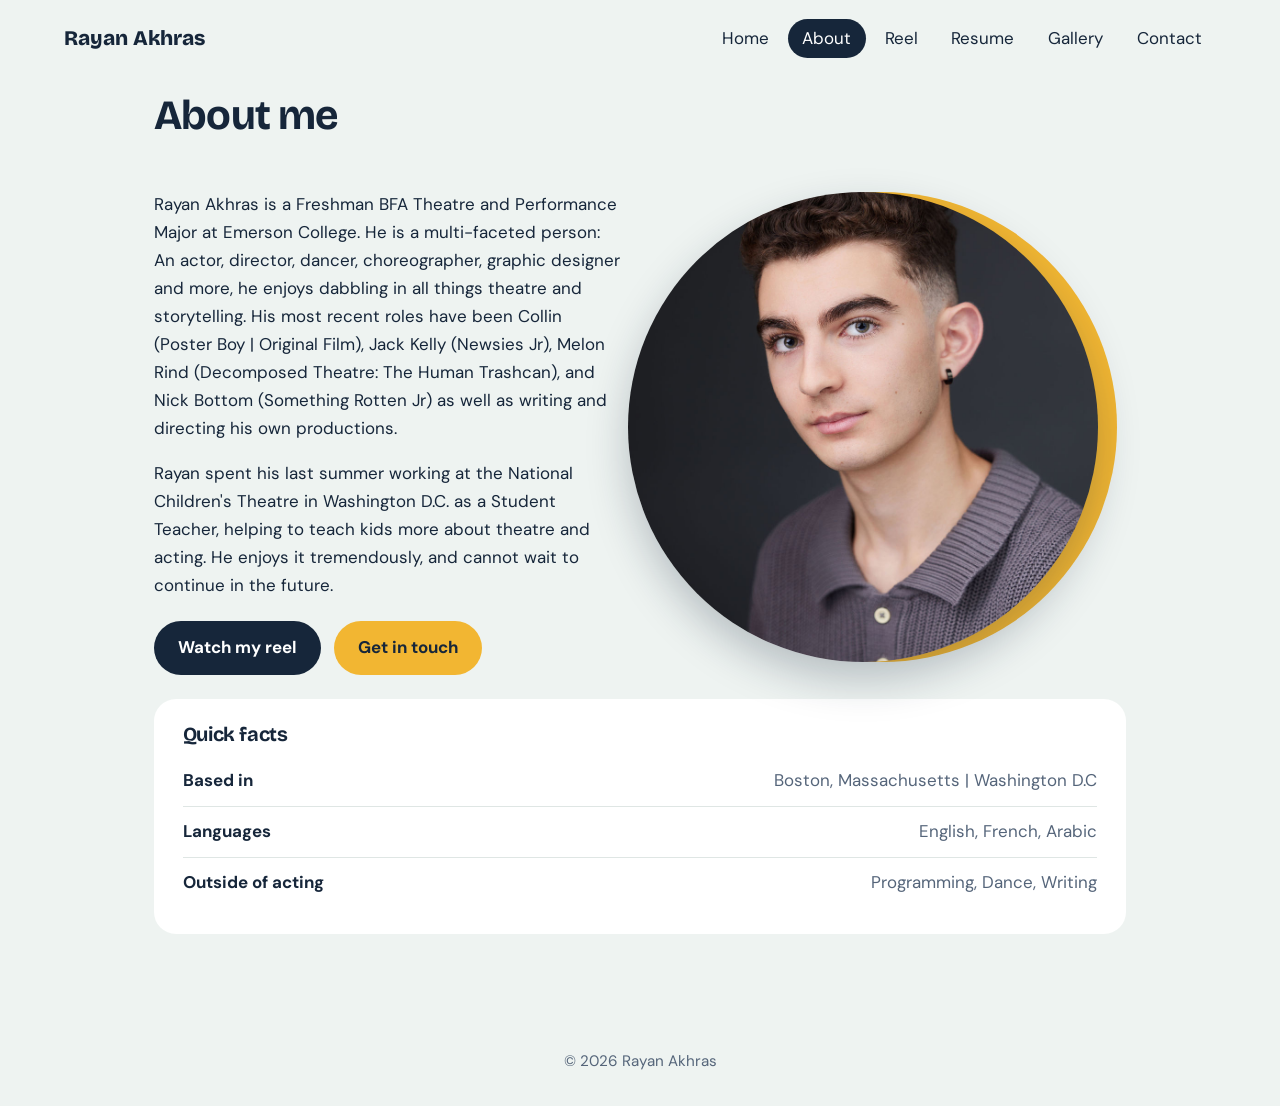
==== about.html @ 76fbae4b "Added "About" page. Updated photos, updated style.css, updated other files as well too" ====
<!DOCTYPE html>
<html lang="en">
<head>
  <meta charset="utf-8">
  <meta name="viewport" content="width=device-width, initial-scale=1">
  <title>About | Rayan Akhras, Actor</title>
  <meta name="description" content="Learn more about Rayan Akhras, an actor.">
  <link rel="preconnect" href="https://fonts.googleapis.com">
  <link rel="preconnect" href="https://fonts.gstatic.com" crossorigin>
  <link href="https://fonts.googleapis.com/css2?family=Bricolage+Grotesque:wght@700;800&family=DM+Sans:wght@400;700&display=swap" rel="stylesheet">
  <link rel="stylesheet" href="style.css">
</head>
<body>
<header>
  <a class="logo" href="index.html">Rayan Akhras</a>
  <nav aria-label="Main">
    <a href="index.html">Home</a>
    <a href="about.html" aria-current="page">About</a>
    <a href="reel.html">Reel</a>
    <a href="resume.html">Resume</a>
    <a href="gallery.html">Gallery</a>
    <a href="contact.html">Contact</a>
  </nav>
</header>
<main>
  <h2>About me</h2>

  <section class="hero">
    <div>
      <!-- Write your story here. Each <p> is one paragraph. Copy a line to add more. -->
      <p>Rayan Akhras is a Freshman BFA Theatre and Performance Major at Emerson College. He is a multi-faceted person: An actor, director, dancer, choreographer, graphic designer and more, he enjoys dabbling in all things theatre and storytelling. His most recent roles have been Collin (Poster Boy | Original Film), Jack Kelly (Newsies Jr), Melon Rind (Decomposed Theatre: The Human Trashcan), and Nick Bottom (Something Rotten Jr) as well as writing and directing his own productions.</p>
      <p>Rayan spent his last summer working at the National Children's Theatre in Washington D.C. as a Student Teacher, helping to teach kids more about theatre and acting. He enjoys it tremendously, and cannot wait to continue in the future.</p>
      <a class="btn" href="reel.html">Watch my reel</a>
      <a class="btn alt" href="contact.html">Get in touch</a>
    </div>
    <div class="arch-wrap right">
      <!-- Use a different photo from your headshot if you like: put it in the images folder -->
        <div class="arch circle" role="img" aria-label="Photo of Rayan Akhras" style="background-image: url(images/headshot2.jpg); background-position: center 15%;"></div>

    </div>
  </section>

  <div class="panel">
    <h3>Quick facts</h3>
    <!-- Copy a "credit" line for each fact. -->
    <div class="credit"><strong>Based in</strong> <span>Boston, Massachusetts | Washington D.C</span></div>
    <div class="credit"><strong>Languages</strong> <span>English, French, Arabic</span></div>
    <div class="credit"><strong>Outside of acting</strong> <span>Programming, Dance, Writing</span></div>
  </div>
</main>
<footer>&copy; 2026 Rayan Akhras</footer>
</body>
</html>
---- style.css ----
/* ============ Rayan Akhras: site styles ============
   Change colors here once and every page updates. */
:root {
  --bg: #eef3f1;        /* soft misty background */
  --ink: #16263a;       /* deep navy text */
  --sea: #2f7f79;       /* calm teal */
  --spot: #f2b632;      /* marigold "spotlight" accent */
  --card: #ffffff;
  --muted: #55657a;
}
* { box-sizing: border-box; }
html { scroll-behavior: smooth; }
body {
  margin: 0; background: var(--bg); color: var(--ink);
  font-family: "DM Sans", system-ui, -apple-system, "Segoe UI", sans-serif;
  font-size: 1.06rem; line-height: 1.65;
    min-height: 100vh;
    display: flex;
    flex-direction: column;
}
  main { flex: 1; width: 100%; }
  html { background: var(--bg); }
h1, h2, h3 { font-family: "Bricolage Grotesque", "DM Sans", system-ui, sans-serif; line-height: 1.05; margin: 0 0 .5em; letter-spacing: -.02em; }
h1 { font-size: clamp(3rem, 9vw, 6.2rem); font-weight: 800; }
h2 { font-size: clamp(1.8rem, 4vw, 2.6rem); font-weight: 700; }
h3 { font-size: 1.25rem; font-weight: 700; }
p { max-width: 62ch; }
a { color: var(--sea); }
a:focus-visible, .btn:focus-visible { outline: 3px solid var(--spot); outline-offset: 3px; }

/* ---- Navigation ---- */
header { display: flex; flex-wrap: wrap; align-items: center; justify-content: space-between; gap: .5rem 2rem; padding: 1.2rem clamp(1.2rem, 5vw, 4rem); }
.logo { font-family: "Bricolage Grotesque", sans-serif; font-weight: 800; font-size: 1.3rem; color: var(--ink); text-decoration: none; }
nav { display: flex; flex-wrap: wrap; gap: .3rem; }
nav a { color: var(--ink); text-decoration: none; padding: .35rem .9rem; border-radius: 99px; }
nav a:hover { background: rgba(47,127,121,.14); }
nav a[aria-current="page"] { background: var(--ink); color: #fff; }

main { padding: 1rem clamp(1.2rem, 5vw, 4rem) 4rem; max-width: 1100px; margin: 0 auto; }
.btn { display: inline-block; background: var(--ink); color: #fff; text-decoration: none; padding: .8rem 1.5rem; border-radius: 99px; font-weight: 700; margin: .3rem .5rem .3rem 0; transition: background .2s; }
.btn:hover { background: var(--sea); }
.btn.alt { background: var(--spot); color: var(--ink); }
.btn.alt:hover { background: #ffd26a; }

/* ---- Home hero: photo in a stage-doorway arch with a spotlight ---- */
.hero { display: grid; grid-template-columns: 1.4fr 1.4fr; gap: 2rem; align-items: center; padding-top: 1rem; }
.hero .tagline { font-size: 1.25rem; color: var(--muted); max-width: 30ch; }
.arch-wrap { position: relative; justify-self: center; width: min(100%, 520px); }
.arch-wrap::before { content: ""; position: absolute; width: 85%; aspect-ratio: 1; border-radius: 50%; background: var(--spot); right: -12%; top: -6%; }
.arch { position: relative; aspect-ratio: 3 / 4; border-radius: 999px 999px 24px 24px; background: linear-gradient(160deg, var(--sea), var(--ink)) center / cover; box-shadow: 0 18px 40px rgba(22,38,58,.25); }
/* To use your headshot: put it in the images folder and add it to the arch with
   style="background-image: url(images/headshot.jpg)" in the HTML. */

/* ---- Shared content ---- */
.panel { background: var(--card); border-radius: 22px; padding: 1.6rem 1.8rem; margin: 1.2rem 0; }
.grid { display: grid; grid-template-columns: repeat(auto-fit, minmax(240px, 1fr)); gap: 1.2rem; }
.video { aspect-ratio: 16 / 9; width: 100%; border: 0; border-radius: 22px; background: var(--ink); }
.photo { aspect-ratio: 4 / 5; border-radius: 18px; background: linear-gradient(150deg, var(--sea), var(--ink)) center / cover; }
.photo:nth-child(even) { border-radius: 90px 18px 90px 18px; background-color: var(--spot); }
.credit { display: flex; flex-wrap: wrap; justify-content: space-between; gap: .2rem 1rem; padding: .7rem 0; border-bottom: 1px solid #dfe6e4; }
.credit:last-child { border-bottom: 0; }
.credit span { color: var(--muted); }
.stats { display: grid; grid-template-columns: repeat(auto-fit, minmax(160px, 1fr)); gap: .4rem 1.5rem; }
footer { text-align: center; color: var(--muted); padding: 2rem 1rem; font-size: .95rem; }

@media (max-width: 760px) { .hero { grid-template-columns: 1fr; } .arch-wrap { order: -1; width: min(75%, 300px); } }
@media (prefers-reduced-motion: reduce) { * { transition: none !important; scroll-behavior: auto !important; } }

.arch { overflow: hidden; }
.arch img { width: 100%; height: 100%; object-fit: cover; object-position: center top; display: block; }
.arch.circle { aspect-ratio: 1 / 1; border-radius: 50%; }
.arch-wrap.right { justify-self: end; margin-right: 6%; }
.arch-wrap::before { content: ""; position: absolute; width: 85%; aspect-ratio: 1; border-radius: 50%; background: var(--spot); right: -4%; top: 0%; width: 100% }
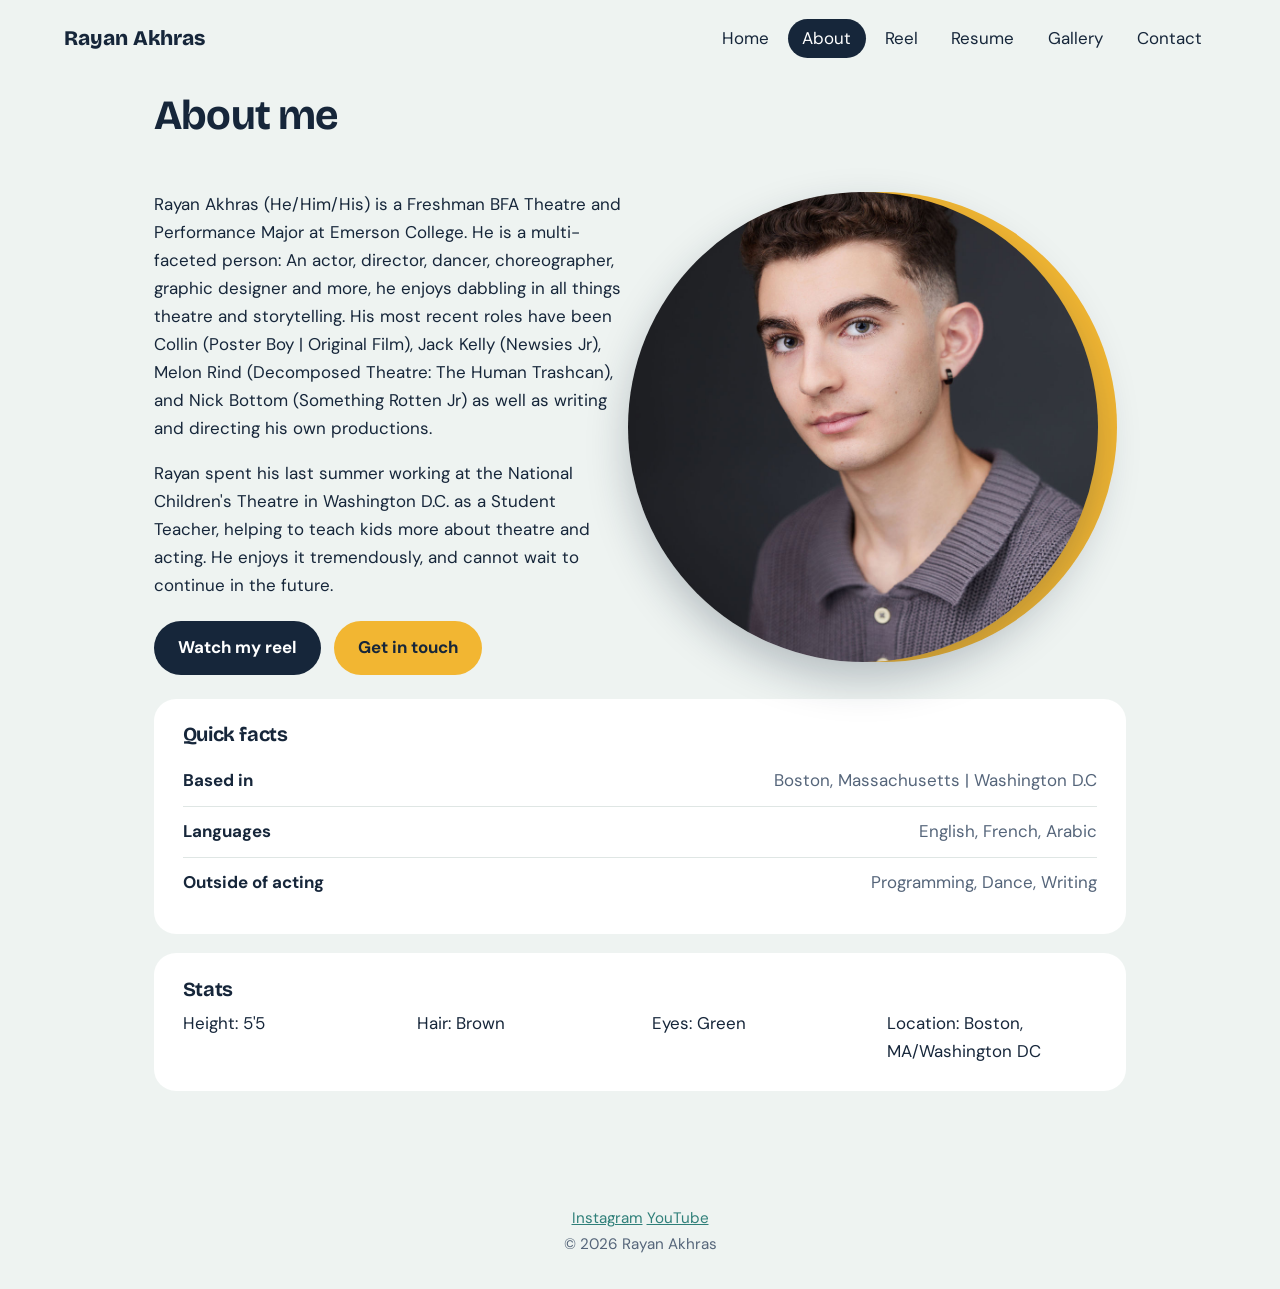
==== commit 7a2e7c0e: "Added photos to gallery. Updated about, contact, calery, index, reel and resume pages" ====
--- a/about.html
+++ b/about.html
@@ -4,6 +4,7 @@
   <meta charset="utf-8">
   <meta name="viewport" content="width=device-width, initial-scale=1">
   <title>About | Rayan Akhras, Actor</title>
+    <link rel="icon" href="favicon.svg" type="image/svg+xml">
   <meta name="description" content="Learn more about Rayan Akhras, an actor.">
   <link rel="preconnect" href="https://fonts.googleapis.com">
   <link rel="preconnect" href="https://fonts.gstatic.com" crossorigin>
@@ -28,14 +29,14 @@
   <section class="hero">
     <div>
       <!-- Write your story here. Each <p> is one paragraph. Copy a line to add more. -->
-      <p>Rayan Akhras is a Freshman BFA Theatre and Performance Major at Emerson College. He is a multi-faceted person: An actor, director, dancer, choreographer, graphic designer and more, he enjoys dabbling in all things theatre and storytelling. His most recent roles have been Collin (Poster Boy | Original Film), Jack Kelly (Newsies Jr), Melon Rind (Decomposed Theatre: The Human Trashcan), and Nick Bottom (Something Rotten Jr) as well as writing and directing his own productions.</p>
+      <p>Rayan Akhras (He/Him/His) is a Freshman BFA Theatre and Performance Major at Emerson College. He is a multi-faceted person: An actor, director, dancer, choreographer, graphic designer and more, he enjoys dabbling in all things theatre and storytelling. His most recent roles have been Collin (Poster Boy | Original Film), Jack Kelly (Newsies Jr), Melon Rind (Decomposed Theatre: The Human Trashcan), and Nick Bottom (Something Rotten Jr) as well as writing and directing his own productions.</p>
       <p>Rayan spent his last summer working at the National Children's Theatre in Washington D.C. as a Student Teacher, helping to teach kids more about theatre and acting. He enjoys it tremendously, and cannot wait to continue in the future.</p>
       <a class="btn" href="reel.html">Watch my reel</a>
       <a class="btn alt" href="contact.html">Get in touch</a>
     </div>
     <div class="arch-wrap right">
       <!-- Use a different photo from your headshot if you like: put it in the images folder -->
-        <div class="arch circle" role="img" aria-label="Photo of Rayan Akhras" style="background-image: url(images/headshot2.jpg); background-position: center 15%;"></div>
+        <div class="arch circle" role="img" aria-label="Photo of Rayan Akhras" style="background-image: url(images/headshots/headshot2.jpg); background-position: center 15%;"></div>
 
     </div>
   </section>
@@ -47,7 +48,17 @@
     <div class="credit"><strong>Languages</strong> <span>English, French, Arabic</span></div>
     <div class="credit"><strong>Outside of acting</strong> <span>Programming, Dance, Writing</span></div>
   </div>
+    <div class="panel">
+        <h3>Stats</h3>
+        <div class="stats"><div>Height: 5'5 </div><div>Hair: Brown </div><div>Eyes: Green </div><div>Location: Boston, MA/Washington DC </div></div>
 </main>
-<footer>&copy; 2026 Rayan Akhras</footer>
+<footer>
+    <div class="social">
+        <a href="https://www.instagram.com/rayan4arts" target="_blank" rel="noopener">Instagram</a>
+        <a href="https://www.youtube.com/@rayan4arts" target="_blank" rel="noopener">YouTube</a>
+    </div>
+    <div>&copy; 2026 Rayan Akhras</div>
+</footer>
+</footer>
 </body>
 </html>
--- a/style.css
+++ b/style.css
@@ -71,3 +71,5 @@
 .arch.circle { aspect-ratio: 1 / 1; border-radius: 50%; }
 .arch-wrap.right { justify-self: end; margin-right: 6%; }
 .arch-wrap::before { content: ""; position: absolute; width: 85%; aspect-ratio: 1; border-radius: 50%; background: var(--spot); right: -4%; top: 0%; width: 100% }
+.resume-frame { width: 100%; height: 80vh; min-height: 600px; border: 0; border-radius: 18px; background: #fff; }
+.resume-frame { display: block; width: 100%; height: 1100px; border: 0; border-radius: 18px; background: #fff; }
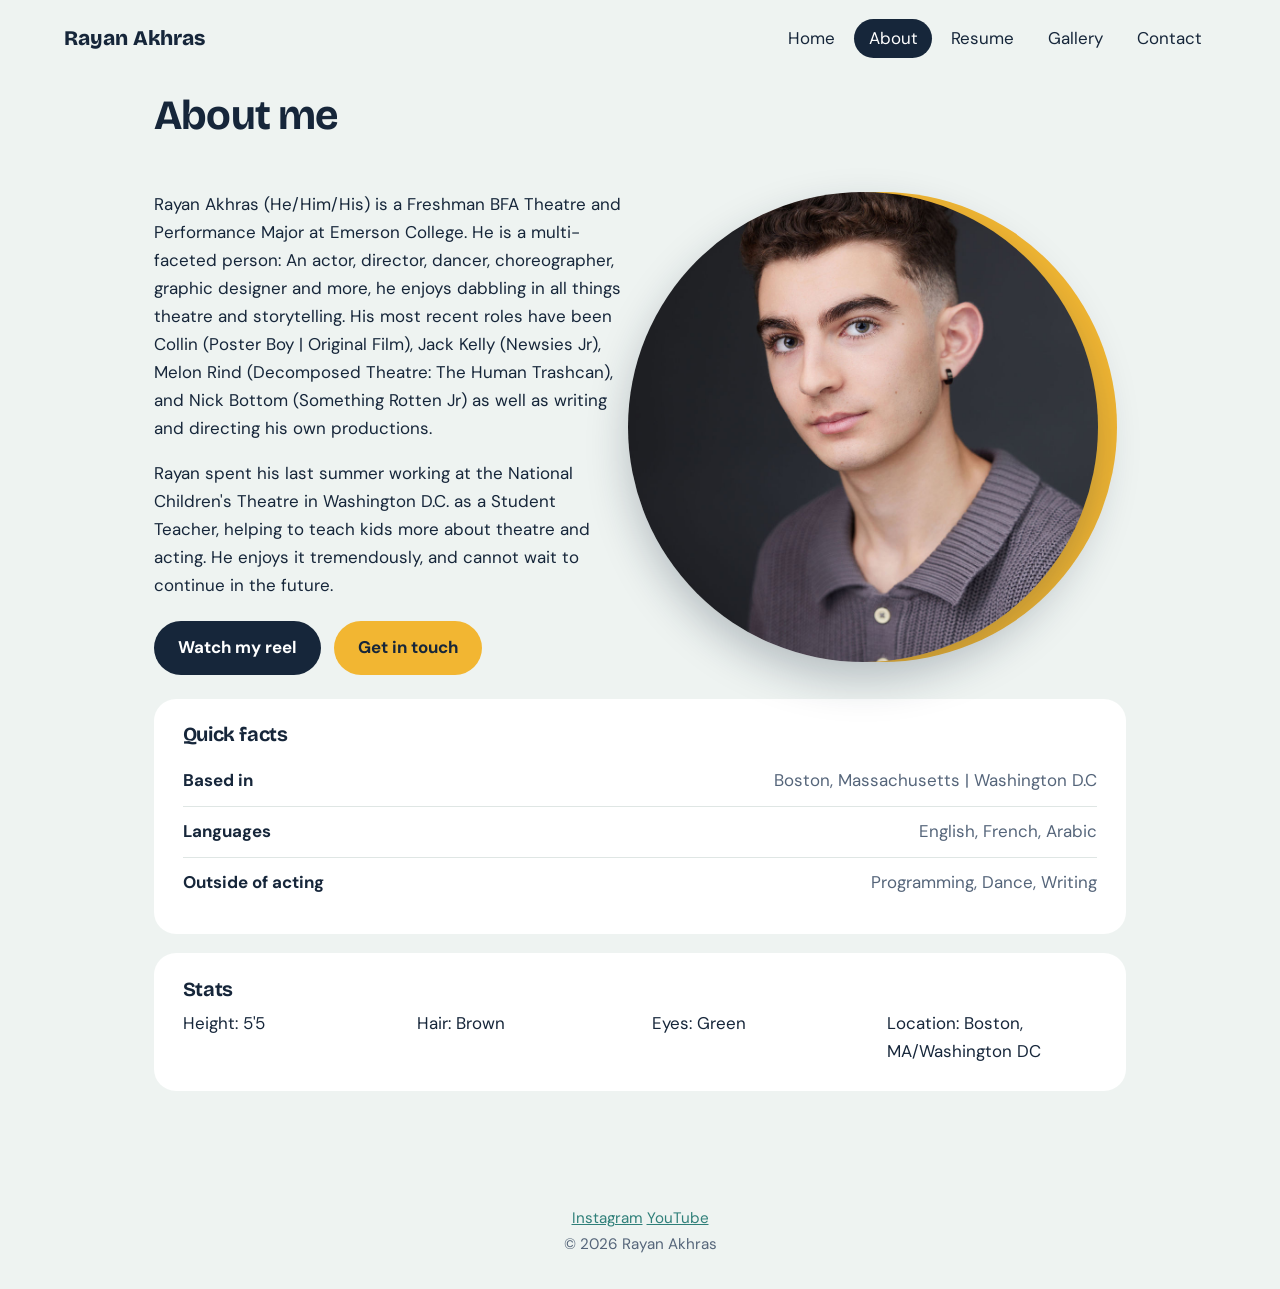
==== commit 78c47c52: "Added photos to gallery. Updated about, contact, calery, index, reel and resume pages" ====
--- a/about.html
+++ b/about.html
@@ -17,7 +17,7 @@
   <nav aria-label="Main">
     <a href="index.html">Home</a>
     <a href="about.html" aria-current="page">About</a>
-    <a href="reel.html">Reel</a>
+    <!--<a href="reel.html">Reel</a>-->
     <a href="resume.html">Resume</a>
     <a href="gallery.html">Gallery</a>
     <a href="contact.html">Contact</a>
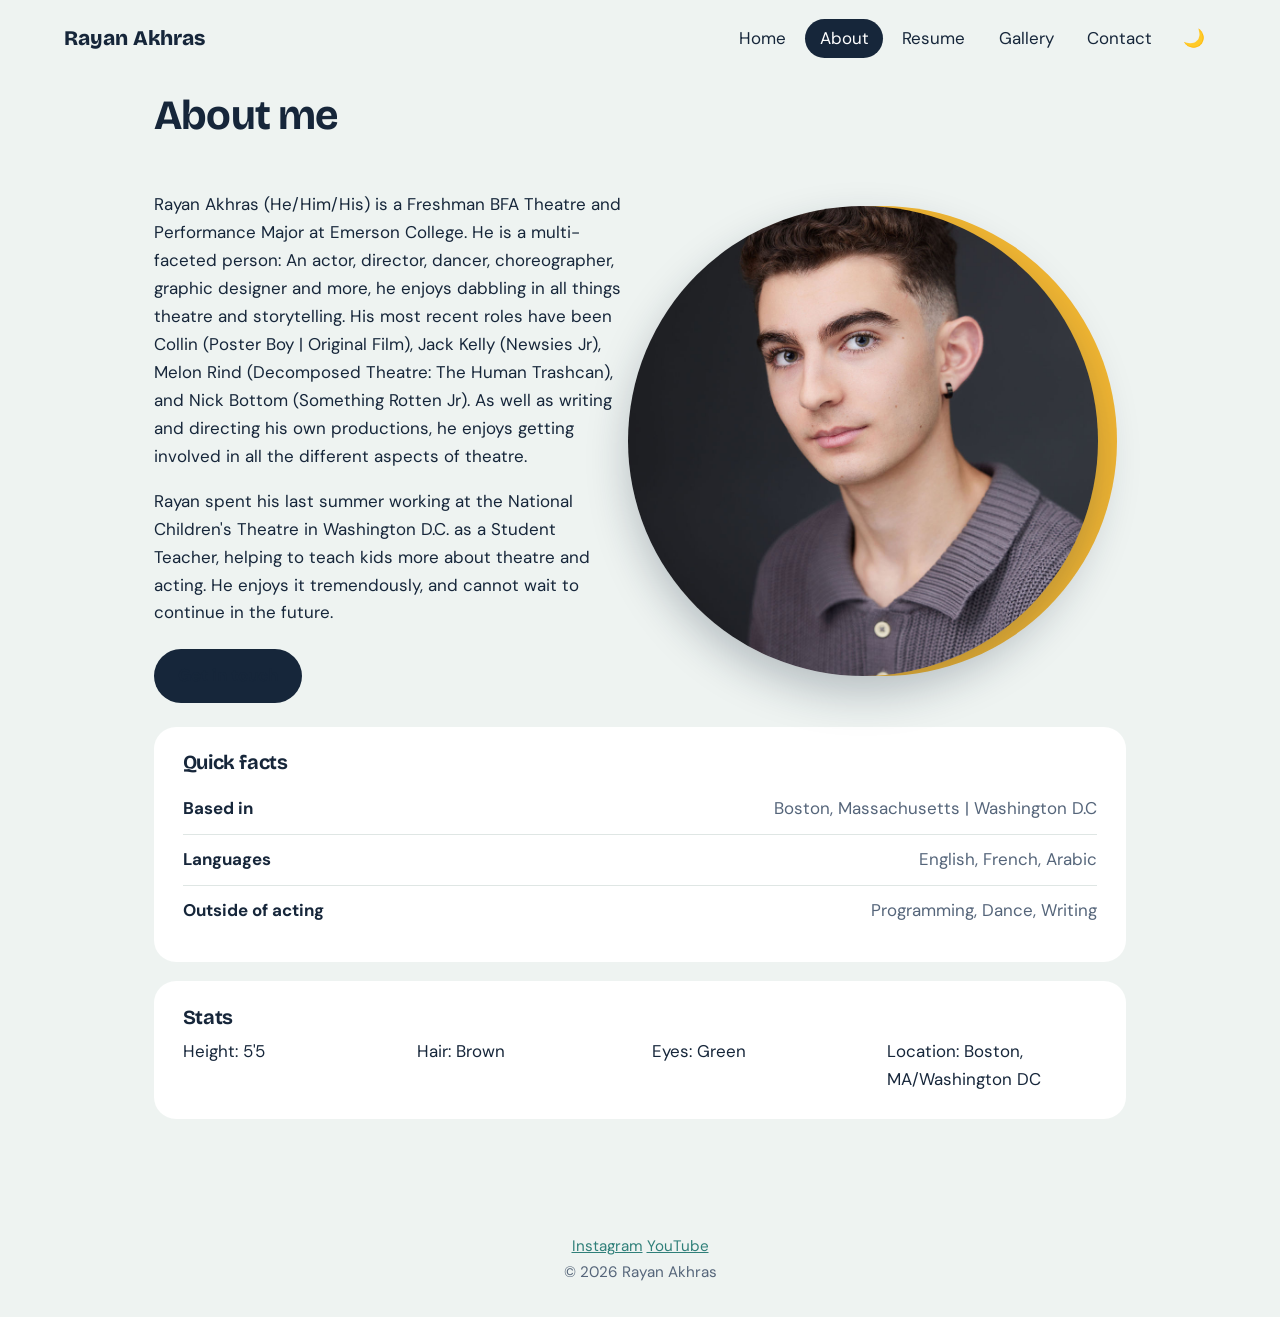
==== commit e9bdf5b4: "added new headshot, added theme.js for darkmode toggle, added better mobile view, etc" ====
--- a/about.html
+++ b/about.html
@@ -9,19 +9,22 @@
   <link rel="preconnect" href="https://fonts.googleapis.com">
   <link rel="preconnect" href="https://fonts.gstatic.com" crossorigin>
   <link href="https://fonts.googleapis.com/css2?family=Bricolage+Grotesque:wght@700;800&family=DM+Sans:wght@400;700&display=swap" rel="stylesheet">
+    <script src="theme.js"></script>
   <link rel="stylesheet" href="style.css">
 </head>
 <body>
 <header>
-  <a class="logo" href="index.html">Rayan Akhras</a>
-  <nav aria-label="Main">
-    <a href="index.html">Home</a>
-    <a href="about.html" aria-current="page">About</a>
-    <!--<a href="reel.html">Reel</a>-->
-    <a href="resume.html">Resume</a>
-    <a href="gallery.html">Gallery</a>
-    <a href="contact.html">Contact</a>
-  </nav>
+    <a class="logo" href="index.html">Rayan Akhras</a>
+    <button class="menu-toggle" id="menu-toggle" type="button" aria-expanded="false" aria-controls="site-nav">Menu</button>
+    <nav id="site-nav" aria-label="Main">
+        <a href="index.html">Home</a>
+        <a href="about.html" aria-current="page">About</a>
+        <!--<a href="reel.html">Reel</a>-->
+        <a href="resume.html">Resume</a>
+        <a href="gallery.html">Gallery</a>
+        <a href="contact.html">Contact</a>
+        <button id="theme-toggle" class="theme-toggle" type="button" aria-label="Toggle dark mode"></button>
+    </nav>
 </header>
 <main>
   <h2>About me</h2>
@@ -29,9 +32,9 @@
   <section class="hero">
     <div>
       <!-- Write your story here. Each <p> is one paragraph. Copy a line to add more. -->
-      <p>Rayan Akhras (He/Him/His) is a Freshman BFA Theatre and Performance Major at Emerson College. He is a multi-faceted person: An actor, director, dancer, choreographer, graphic designer and more, he enjoys dabbling in all things theatre and storytelling. His most recent roles have been Collin (Poster Boy | Original Film), Jack Kelly (Newsies Jr), Melon Rind (Decomposed Theatre: The Human Trashcan), and Nick Bottom (Something Rotten Jr) as well as writing and directing his own productions.</p>
+      <p>Rayan Akhras (He/Him/His) is a Freshman BFA Theatre and Performance Major at Emerson College. He is a multi-faceted person: An actor, director, dancer, choreographer, graphic designer and more, he enjoys dabbling in all things theatre and storytelling. His most recent roles have been Collin (Poster Boy | Original Film), Jack Kelly (Newsies Jr), Melon Rind (Decomposed Theatre: The Human Trashcan), and Nick Bottom (Something Rotten Jr). As well as writing and directing his own productions, he enjoys getting involved in all the different aspects of theatre.</p>
       <p>Rayan spent his last summer working at the National Children's Theatre in Washington D.C. as a Student Teacher, helping to teach kids more about theatre and acting. He enjoys it tremendously, and cannot wait to continue in the future.</p>
-      <a class="btn" href="reel.html">Watch my reel</a>
+      <!--<a class="btn" href="reel.html">Watch my reel</a>-->
       <a class="btn alt" href="contact.html">Get in touch</a>
     </div>
     <div class="arch-wrap right">
--- a/style.css
+++ b/style.css
@@ -1,12 +1,36 @@
 /* ============ Rayan Akhras: site styles ============
    Change colors here once and every page updates. */
 :root {
-  --bg: #eef3f1;        /* soft misty background */
-  --ink: #16263a;       /* deep navy text */
-  --sea: #2f7f79;       /* calm teal */
-  --spot: #f2b632;      /* marigold "spotlight" accent */
+  color-scheme: light dark;
+  --bg: #eef3f1;
+  --ink: #16263a;
+  --sea: #2f7f79;
+  --spot: #f2b632;
   --card: #ffffff;
   --muted: #55657a;
+  --line: #dfe6e4;
+  --btn: #16263a;       /* button background */
+  --btn-text: #ffffff;  /* button text */
+}
+
+/* Dark: used automatically if the visitor's browser is dark, unless they chose light */
+@media (prefers-color-scheme: dark) {
+  :root:not([data-theme="light"]) {
+    --bg: #141f1e; --ink: #e9e4dc; --sea: #5fb3ab; --card: #1e2d2b;
+    --muted: #a3b3b0; --line: #2d3f3c; --btn: #e9e4dc; --btn-text: #141f1e;
+  }
+}
+
+/* Dark: used when the visitor clicks the toggle */
+:root[data-theme="dark"] {
+  --bg: #141f1e;
+  --ink: #e9e4dc;
+  --sea: #5fb3ab;
+  --card: #1e2d2b;
+  --muted: #a3b3b0;
+  --line: #2d3f3c;
+  --btn: #e9e4dc;
+  --btn-text: #141f1e;
 }
 * { box-sizing: border-box; }
 html { scroll-behavior: smooth; }
@@ -39,7 +63,8 @@
 main { padding: 1rem clamp(1.2rem, 5vw, 4rem) 4rem; max-width: 1100px; margin: 0 auto; }
 .btn { display: inline-block; background: var(--ink); color: #fff; text-decoration: none; padding: .8rem 1.5rem; border-radius: 99px; font-weight: 700; margin: .3rem .5rem .3rem 0; transition: background .2s; }
 .btn:hover { background: var(--sea); }
-.btn.alt { background: var(--spot); color: var(--ink); }
+.btn.alt { color: #16263a; }
+nav a[aria-current="page"] { background: var(--btn); color: var(--btn-text); }
 .btn.alt:hover { background: #ffd26a; }
 
 /* ---- Home hero: photo in a stage-doorway arch with a spotlight ---- */
@@ -73,3 +98,33 @@
 .arch-wrap::before { content: ""; position: absolute; width: 85%; aspect-ratio: 1; border-radius: 50%; background: var(--spot); right: -4%; top: 0%; width: 100% }
 .resume-frame { width: 100%; height: 80vh; min-height: 600px; border: 0; border-radius: 18px; background: #fff; }
 .resume-frame { display: block; width: 100%; height: 1100px; border: 0; border-radius: 18px; background: #fff; }
+
+.theme-toggle { background: none; border: 0; cursor: pointer; font-size: 1.1rem; padding: .35rem .7rem; border-radius: 99px; }
+.theme-toggle:hover { background: rgba(47,127,121,.14); }
+
+.sale { color: #c62828; }
+
+@media (prefers-color-scheme: dark) {
+  :root:not([data-theme="light"]) .sale { color: #ff6b5e; }
+}
+:root[data-theme="dark"] .sale { color: #ff6b5e; }
+
+.hero.contact { grid-template-columns: 2fr 1fr; align-items: start; }
+@media (max-width: 760px) { .hero.contact { grid-template-columns: 1fr; } }
+
+
+.menu-toggle { display: none; background: none; color: var(--ink); border: 2px solid var(--line); border-radius: 99px; padding: .4rem 1.1rem; font: inherit; font-weight: 700; cursor: pointer; }
+.menu-toggle:hover { background: rgba(47,127,121,.14); }
+
+@media (max-width: 760px) {
+  .menu-toggle { display: inline-block; }
+  nav { display: none; flex-direction: column; width: 100%; gap: 0; padding-top: .5rem; }
+  nav.open { display: flex; }
+  nav a { padding: .8rem 1rem; border-radius: 12px; }
+  .theme-toggle { align-self: flex-start; }
+}
+
+@media (max-width: 760px) {
+  .arch-wrap { width: min(72%, 300px); margin: .5rem auto 1rem; }
+  .arch-wrap::before { width: 74%; right: 10%; top: 2%; }
+}
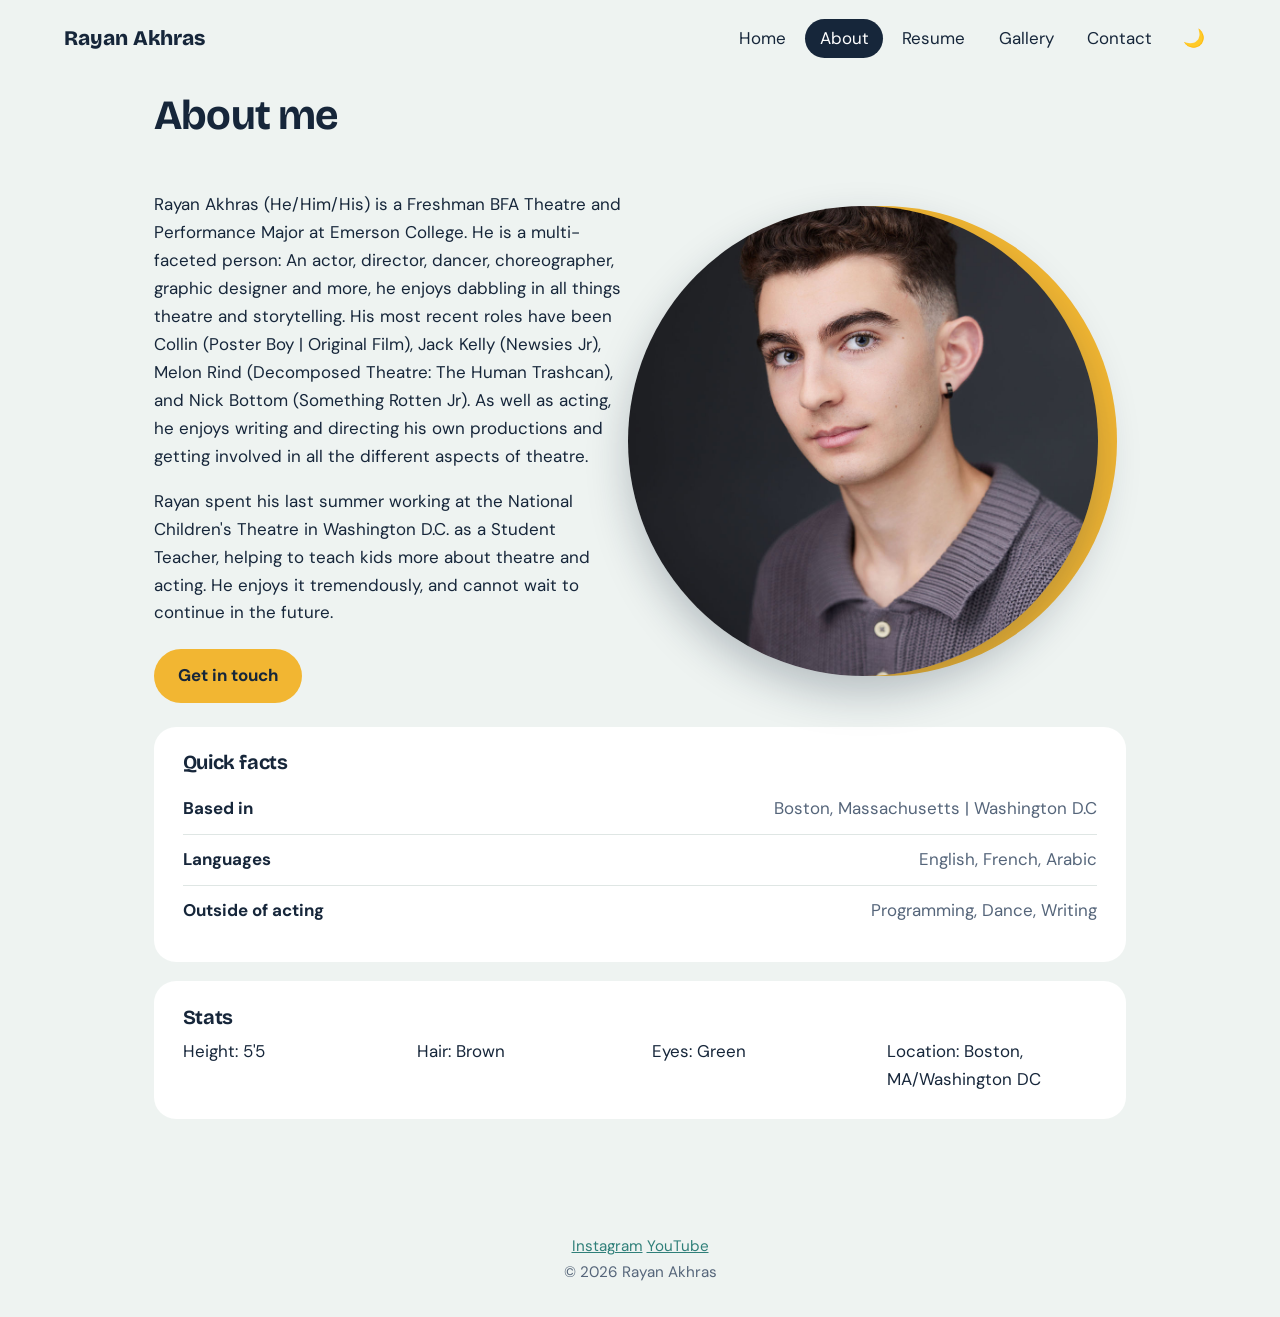
==== commit 93236e8e: "Hid full resume link updated about section a little bit" ====
--- a/about.html
+++ b/about.html
@@ -32,7 +32,7 @@
   <section class="hero">
     <div>
       <!-- Write your story here. Each <p> is one paragraph. Copy a line to add more. -->
-      <p>Rayan Akhras (He/Him/His) is a Freshman BFA Theatre and Performance Major at Emerson College. He is a multi-faceted person: An actor, director, dancer, choreographer, graphic designer and more, he enjoys dabbling in all things theatre and storytelling. His most recent roles have been Collin (Poster Boy | Original Film), Jack Kelly (Newsies Jr), Melon Rind (Decomposed Theatre: The Human Trashcan), and Nick Bottom (Something Rotten Jr). As well as writing and directing his own productions, he enjoys getting involved in all the different aspects of theatre.</p>
+      <p>Rayan Akhras (He/Him/His) is a Freshman BFA Theatre and Performance Major at Emerson College. He is a multi-faceted person: An actor, director, dancer, choreographer, graphic designer and more, he enjoys dabbling in all things theatre and storytelling. His most recent roles have been Collin (Poster Boy | Original Film), Jack Kelly (Newsies Jr), Melon Rind (Decomposed Theatre: The Human Trashcan), and Nick Bottom (Something Rotten Jr). As well as acting, he enjoys writing and directing his own productions and getting involved in all the different aspects of theatre.</p>
       <p>Rayan spent his last summer working at the National Children's Theatre in Washington D.C. as a Student Teacher, helping to teach kids more about theatre and acting. He enjoys it tremendously, and cannot wait to continue in the future.</p>
       <!--<a class="btn" href="reel.html">Watch my reel</a>-->
       <a class="btn alt" href="contact.html">Get in touch</a>
--- a/style.css
+++ b/style.css
@@ -11,6 +11,8 @@
   --line: #dfe6e4;
   --btn: #16263a;       /* button background */
   --btn-text: #ffffff;  /* button text */
+  .btn { background: var(--btn, #16263a); color: var(--btn-text, #ffffff); }
+  .btn.alt { background: var(--spot); color: #16263a; }
 }
 
 /* Dark: used automatically if the visitor's browser is dark, unless they chose light */
@@ -128,3 +130,7 @@
   .arch-wrap { width: min(72%, 300px); margin: .5rem auto 1rem; }
   .arch-wrap::before { width: 74%; right: 10%; top: 2%; }
 }
+
+figure { margin: 0; }
+figcaption { font-size: .9rem; color: var(--muted); margin-top: .5rem; line-height: 1.4; }
+.cap-title { display: block; color: var(--ink); font-weight: 700; }
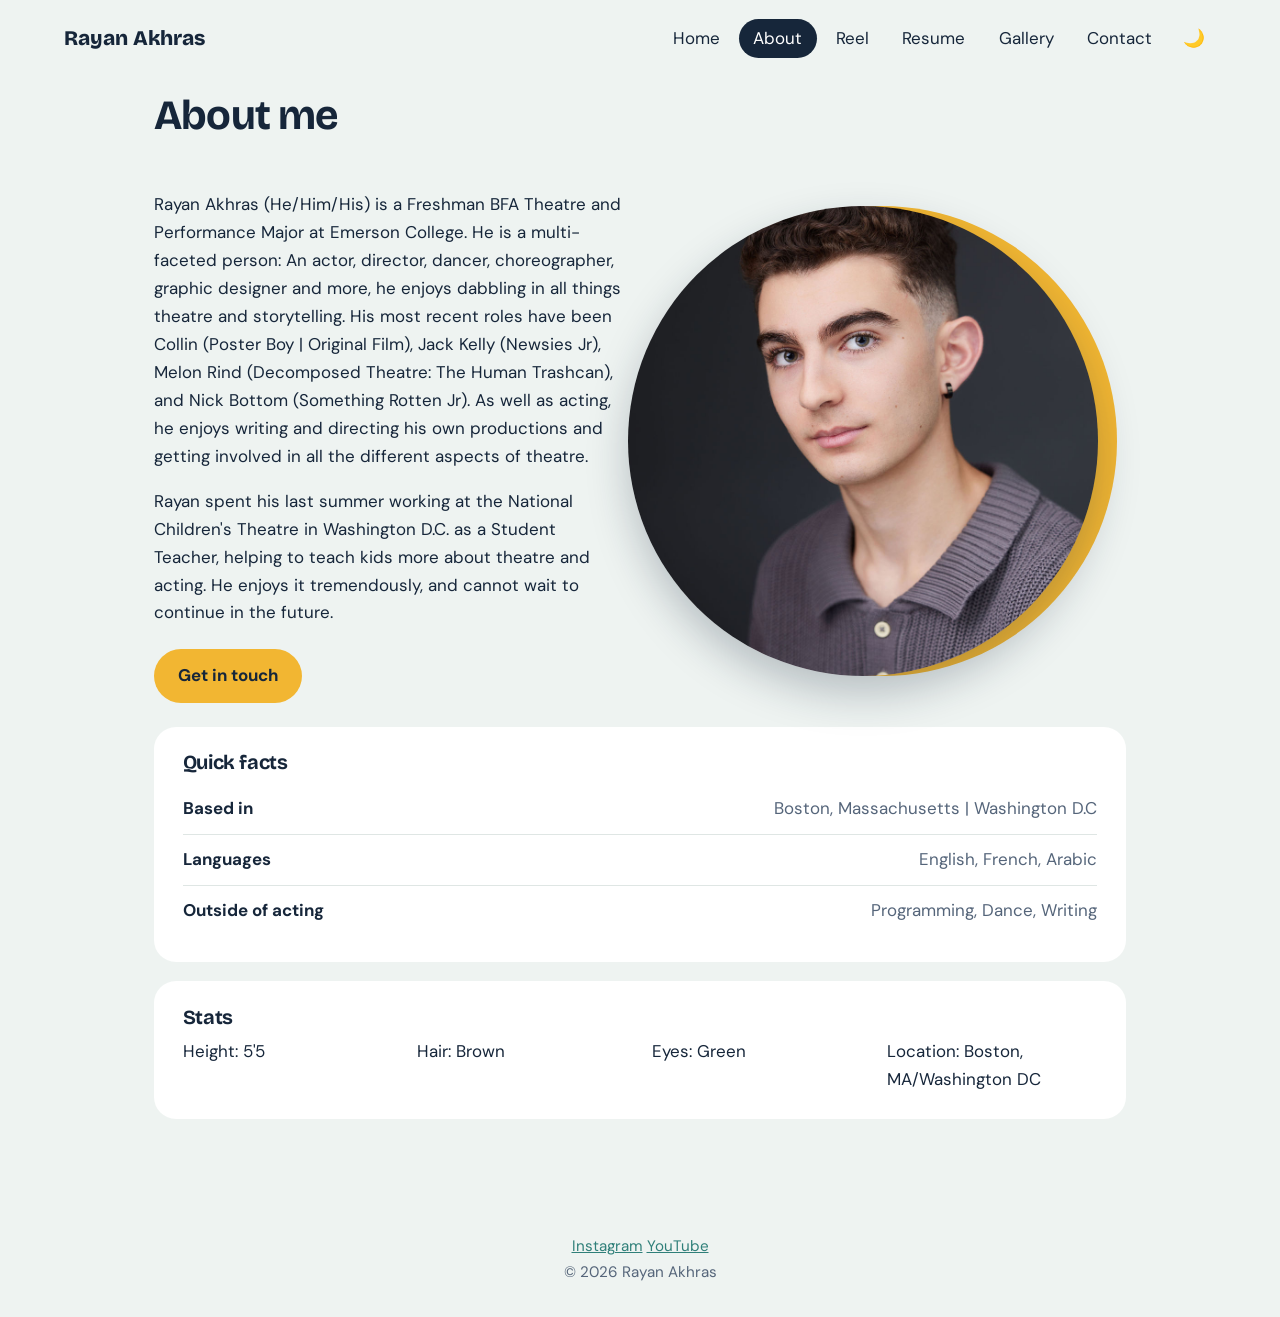
==== commit 346f7b08: "Allowed Reel Page to Show Updated Index page" ====
--- a/about.html
+++ b/about.html
@@ -19,9 +19,10 @@
     <nav id="site-nav" aria-label="Main">
         <a href="index.html">Home</a>
         <a href="about.html" aria-current="page">About</a>
-        <!--<a href="reel.html">Reel</a>-->
+        <a href="reel.html">Reel</a>
         <a href="resume.html">Resume</a>
         <a href="gallery.html">Gallery</a>
+        <!--<a href="design.html">Design</a>-->
         <a href="contact.html">Contact</a>
         <button id="theme-toggle" class="theme-toggle" type="button" aria-label="Toggle dark mode"></button>
     </nav>
--- a/style.css
+++ b/style.css
@@ -134,3 +134,8 @@
 figure { margin: 0; }
 figcaption { font-size: .9rem; color: var(--muted); margin-top: .5rem; line-height: 1.4; }
 .cap-title { display: block; color: var(--ink); font-weight: 700; }
+
+   .design-grid { display: grid; grid-template-columns: repeat(auto-fit, minmax(280px, 1fr)); gap: 1.4rem; margin: 1.5rem 0; align-items: start; }
+   .design-grid img { width: 100%; height: auto; display: block; border-radius: 18px; background: var(--card); }
+   .ig-embeds { display: flex; flex-wrap: wrap; gap: 1rem; margin-top: 1.2rem; }
+   .ig-embeds iframe { max-width: 100%; }
